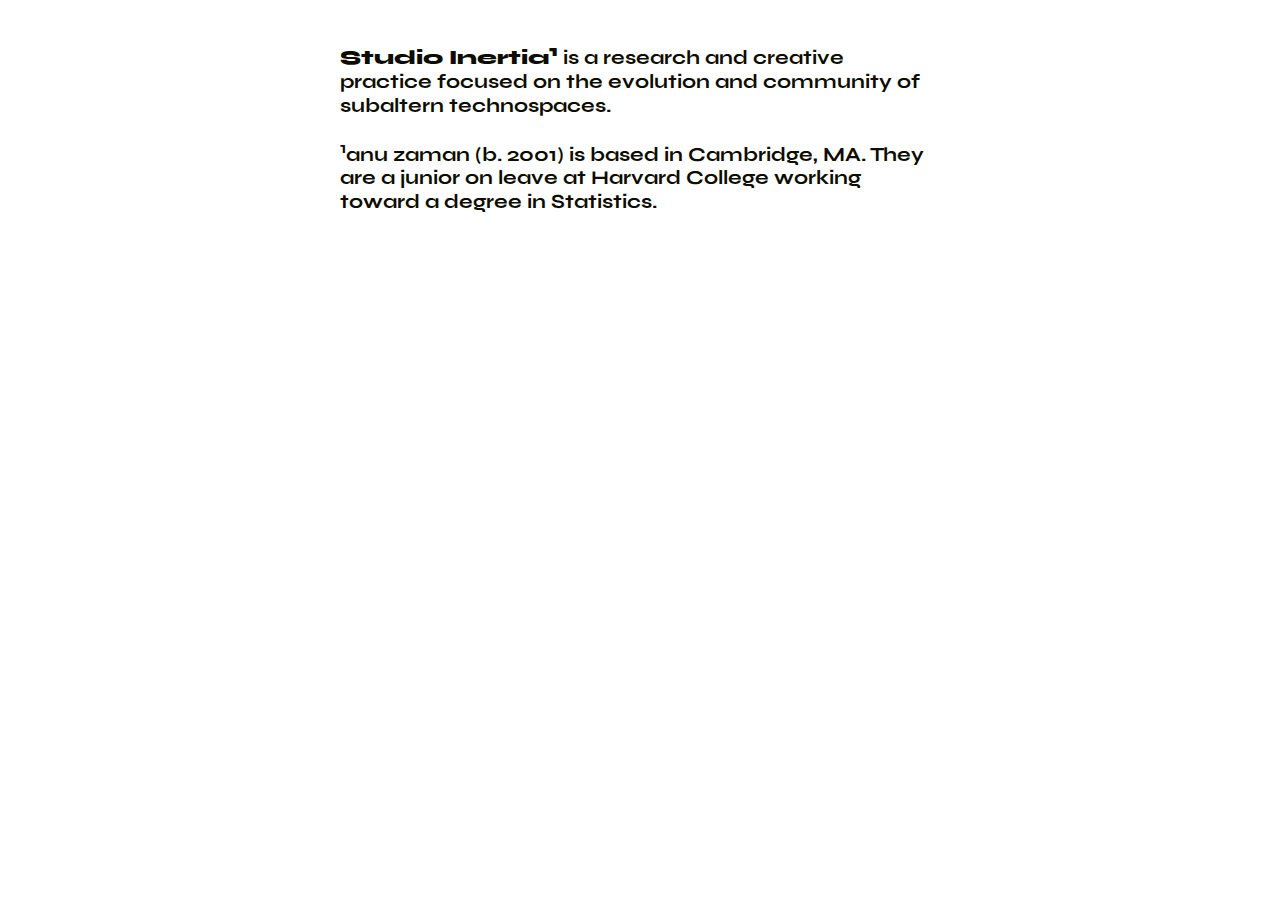
==== index.html @ 7ff646e9 "Add files via upload" ====
<!DOCTYPE html>
<html lang="en-US">
    <head>
        <meta charset="utf-8"/>
        <meta name="viewpoint" content="width=device-width" />
        <link href="styles/style.css" rel="stylesheet" />
        <link href="https://fonts.googleapis.com/css?family=Open+Sans" rel="stylesheet" />
    </head>
    <body>
        <title>studio inertia</title>
        <p><span style="font-family: syne-extra;">Studio Inertia<sup>1</sup></span> is a research and creative practice focused on the evolution and community of subaltern technospaces.
        </p>
        <p><sup>1</sup>anu zaman (b. 2001) is based in Cambridge, MA. They are a junior on leave at Harvard College working toward a degree in Statistics.</p>
        <script src="scripts/main.js"></script>
    </body>
</html>
---- styles/style.css ----
/*
body {
    font-family: 'Open Sans'e', serif;
    font-size: 12px;
}
*/

@font-face {
    font-family: 'syne-mono';
    src: url(../fonts/Syne-Mono.otf);
}

@font-face {
    font-family: 'syne-bold';
    src: url(../fonts/Syne-Bold.otf);
}

@font-face {
    font-family: 'syne-extra';
    src: url(../fonts/Syne-Extra.otf);
}

html { 
    background: url(../images/parents-summer-2022.jpeg) no-repeat center center fixed; 
    -webkit-background-size: cover;
    -moz-background-size: cover;
    -o-background-size: cover;
    background-size: cover;
 }

body {
    font-family: 'syne-bold';
    font-size:20px;
    color:#0D0C00;
    resize:auto;
    width: 600px;
    margin: 0 auto; /*TB, LR*/
    padding: 20px 20px 0 20px; /* TRBL */
}

a {
    color:#0D0C00;
    text-decoration: underline;
}

a:hover {
    color:#698C86;
}

img {
    display: block;
    margin: 0 auto;
}
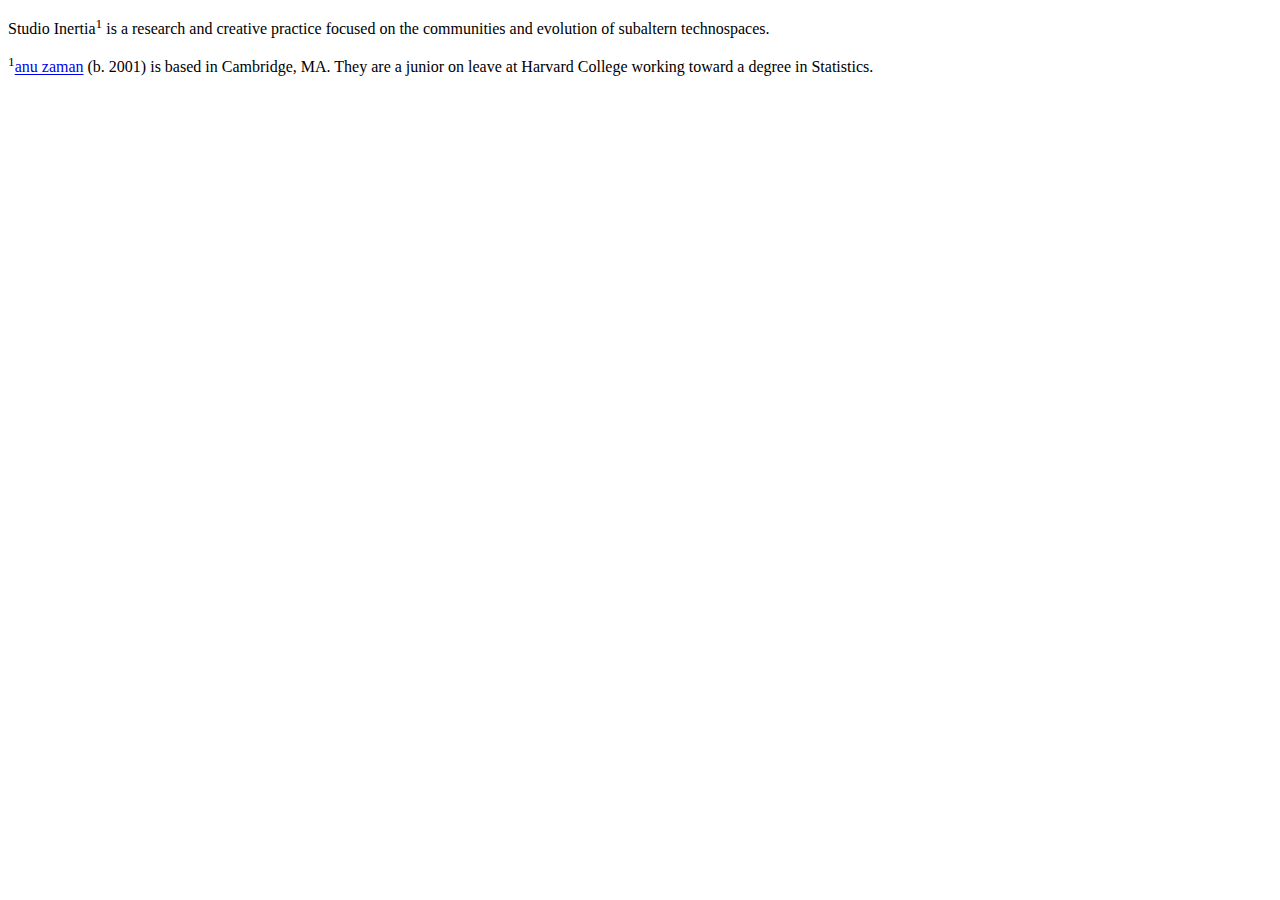
==== commit 835bc826: "First commit after making new webpage" ====
--- a/index.html
+++ b/index.html
@@ -2,15 +2,15 @@
 <html lang="en-US">
     <head>
         <meta charset="utf-8"/>
+        <meta name="author" content="anu zaman" />
+        <meta name="description" content="Studio Inertia is a research and creative practice focused on the communities and evolution of subaltern technospaces." />
         <meta name="viewpoint" content="width=device-width" />
-        <link href="styles/style.css" rel="stylesheet" />
-        <link href="https://fonts.googleapis.com/css?family=Open+Sans" rel="stylesheet" />
+        <link href="styles/index.css" rel="stylesheet" />
+        <link rel="icon" href="favicon.gif" type="image/x-icon" />
     </head>
     <body>
-        <title>studio inertia</title>
-        <p><span style="font-family: syne-extra;">Studio Inertia<sup>1</sup></span> is a research and creative practice focused on the evolution and community of subaltern technospaces.
-        </p>
-        <p><sup>1</sup>anu zaman (b. 2001) is based in Cambridge, MA. They are a junior on leave at Harvard College working toward a degree in Statistics.</p>
-        <script src="scripts/main.js"></script>
+        <title>studio inertia by anu zaman</title>
+        <p><span style="font-family: syne-extra;">Studio Inertia<sup>1</sup></span> is a research and creative practice focused on the communities and evolution of subaltern technospaces.</p>
+        <p><sup>1</sup><a href="about.html">anu zaman</a> (b. 2001) is based in Cambridge, MA. They are a junior on leave at Harvard College working toward a degree in Statistics.</p>
     </body>
-</html>+</html> 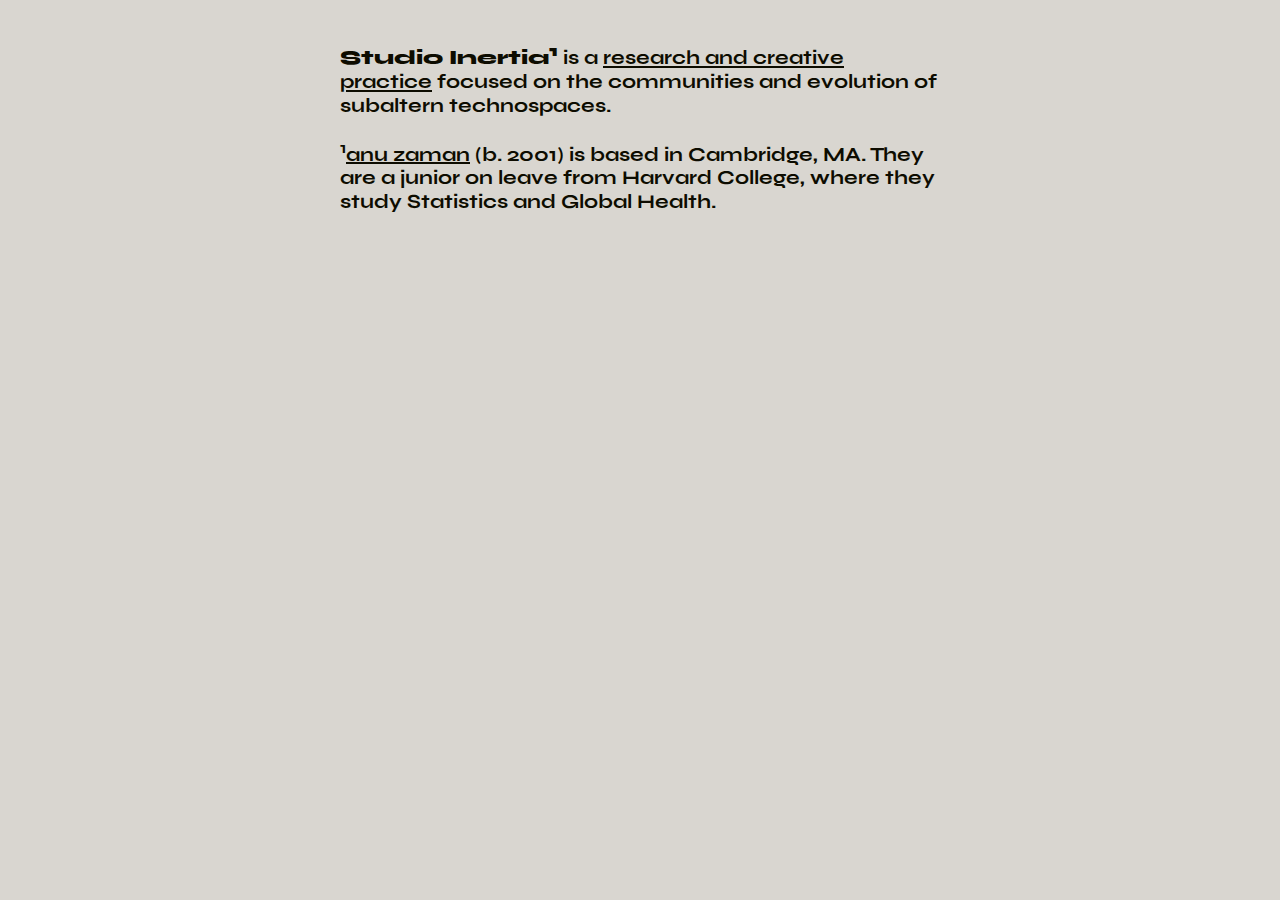
==== commit 8fa0eb22: "Add files via upload" ====
--- a/index.html
+++ b/index.html
@@ -7,10 +7,10 @@
         <meta name="viewpoint" content="width=device-width" />
         <link href="styles/index.css" rel="stylesheet" />
         <link rel="icon" href="favicon.gif" type="image/x-icon" />
+        <title>studio inertia by anu zaman</title>
     </head>
     <body>
-        <title>studio inertia by anu zaman</title>
-        <p><span style="font-family: syne-extra;">Studio Inertia<sup>1</sup></span> is a research and creative practice focused on the communities and evolution of subaltern technospaces.</p>
-        <p><sup>1</sup><a href="about.html">anu zaman</a> (b. 2001) is based in Cambridge, MA. They are a junior on leave at Harvard College working toward a degree in Statistics.</p>
+        <p><span style="font-family: syne-extra;">Studio Inertia<sup>1</sup></span> is a <a href="pages/index.html">research and creative practice</a> focused on the communities and evolution of subaltern technospaces.</p>
+        <p><sup>1</sup><a href="/pages/about.html">anu zaman</a> (b. 2001) is based in Cambridge, MA. They are a junior on leave from Harvard College, where they study Statistics and Global Health.</p>
     </body>
 </html> --- a/styles/index.css
+++ b/styles/index.css
@@ -0,0 +1,46 @@
+/* fonts */
+@font-face {
+    font-family: 'syne-mono';
+    src: url(../fonts/Syne-Mono.otf);
+}
+
+@font-face {
+    font-family: 'syne-bold';
+    src: url(../fonts/Syne-Bold.otf);
+}
+
+@font-face {
+    font-family: 'syne-extra';
+    src: url(../fonts/Syne-Extra.otf);
+}
+
+/* whole page */
+html { 
+    background: url(../images/parents-summer-2022.jpeg) no-repeat center center fixed;
+    -webkit-background-size: cover;
+    -moz-background-size: cover;
+    -o-background-size: cover;
+    background-size: cover;
+    background-color:#D9D6D0 ;
+ }
+
+ /* styles text */
+body {
+    font-family: 'syne-bold';
+    font-size:20px;
+    color:#0D0C00;
+    resize:auto;
+    width: 600px;
+    margin: 0 auto; /*TB, LR*/
+    padding: 20px 20px 0 20px; /* TRBL */
+}
+
+a {
+    color:#0D0C00;
+    text-decoration: underline;
+    text-underline-offset: 0.1em;
+}
+
+a:hover {
+    color:#BF9004;
+}
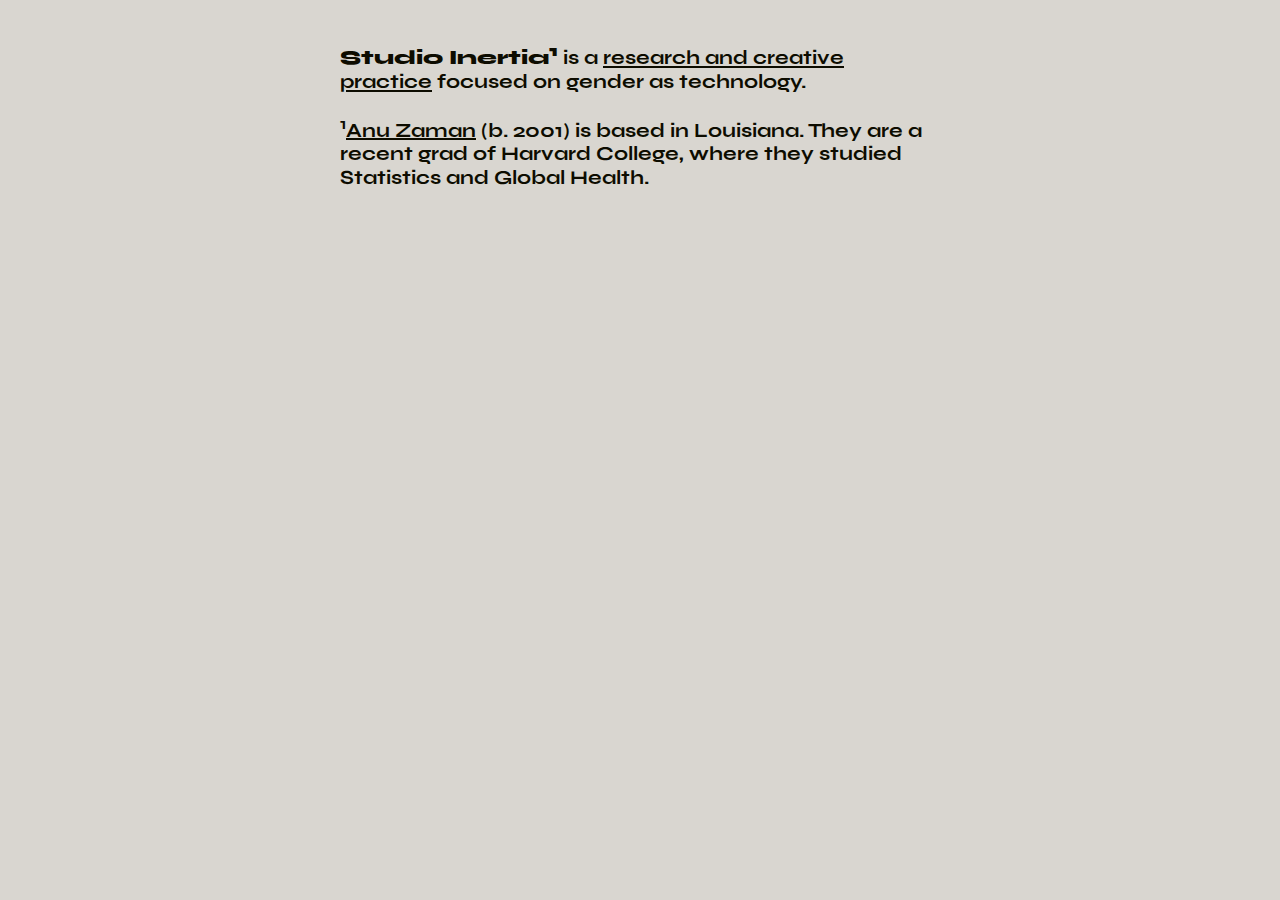
==== commit e841fca9: "Updated info" ====
--- a/index.html
+++ b/index.html
@@ -3,14 +3,14 @@
     <head>
         <meta charset="utf-8"/>
         <meta name="author" content="anu zaman" />
-        <meta name="description" content="Studio Inertia is a research and creative practice focused on the communities and evolution of subaltern technospaces." />
+        <meta name="description" content="Studio Inertia is a research and creative practice focused on gender as technology." />
         <meta name="viewpoint" content="width=device-width" />
         <link href="styles/index.css" rel="stylesheet" />
         <link rel="icon" href="favicon.gif" type="image/x-icon" />
         <title>studio inertia by anu zaman</title>
     </head>
     <body>
-        <p><span style="font-family: syne-extra;">Studio Inertia<sup>1</sup></span> is a <a href="pages/index.html">research and creative practice</a> focused on the communities and evolution of subaltern technospaces.</p>
-        <p><sup>1</sup><a href="/pages/about.html">anu zaman</a> (b. 2001) is based in Cambridge, MA. They are a junior on leave from Harvard College, where they study Statistics and Global Health.</p>
+        <p><span style="font-family: syne-extra;">Studio Inertia<sup>1</sup></span> is a <a href="pages/index.html">research and creative practice</a> focused on gender as technology.</p>
+        <p><sup>1</sup><a href="/pages/about.html">Anu Zaman</a> (b. 2001) is based in Louisiana. They are a recent grad of Harvard College, where they studied Statistics and Global Health.</p>
     </body>
-</html> +</html> 
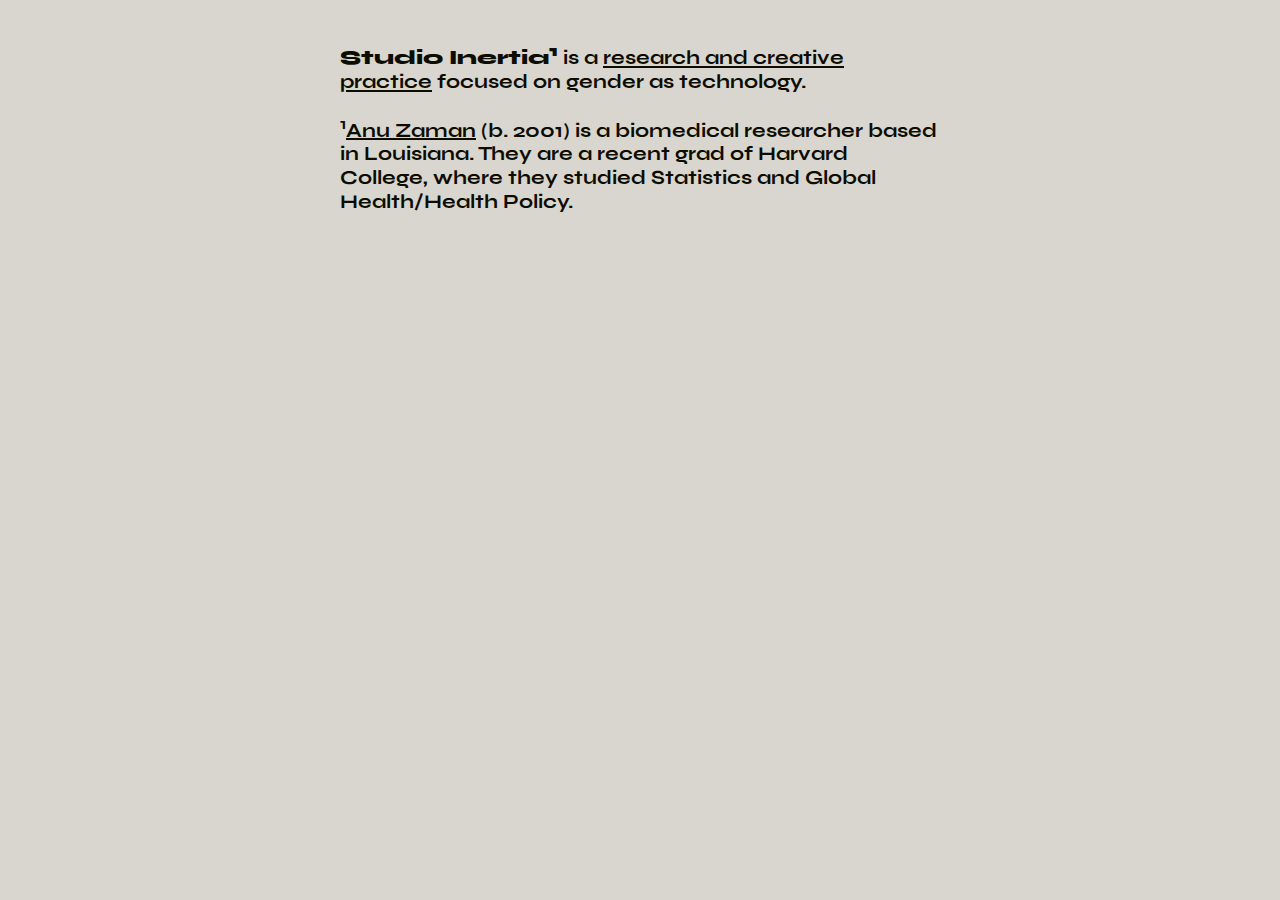
==== commit d9ec0b4d: "Updated about page" ====
--- a/index.html
+++ b/index.html
@@ -3,7 +3,7 @@
     <head>
         <meta charset="utf-8"/>
         <meta name="author" content="anu zaman" />
-        <meta name="description" content="Studio Inertia is a research and creative practice focused on gender as technology." />
+        <meta name="description" content="Studio Inertia is a research and creative practice focused on the evolution of gendered technologies." />
         <meta name="viewpoint" content="width=device-width" />
         <link href="styles/index.css" rel="stylesheet" />
         <link rel="icon" href="favicon.gif" type="image/x-icon" />
@@ -11,6 +11,6 @@
     </head>
     <body>
         <p><span style="font-family: syne-extra;">Studio Inertia<sup>1</sup></span> is a <a href="pages/index.html">research and creative practice</a> focused on gender as technology.</p>
-        <p><sup>1</sup><a href="/pages/about.html">Anu Zaman</a> (b. 2001) is based in Louisiana. They are a recent grad of Harvard College, where they studied Statistics and Global Health.</p>
+        <p><sup>1</sup><a href="/pages/about.html">Anu Zaman</a> (b. 2001) is a biomedical researcher based in Louisiana. They are a recent grad of Harvard College, where they studied Statistics and Global Health/Health Policy.</p>
     </body>
 </html> 
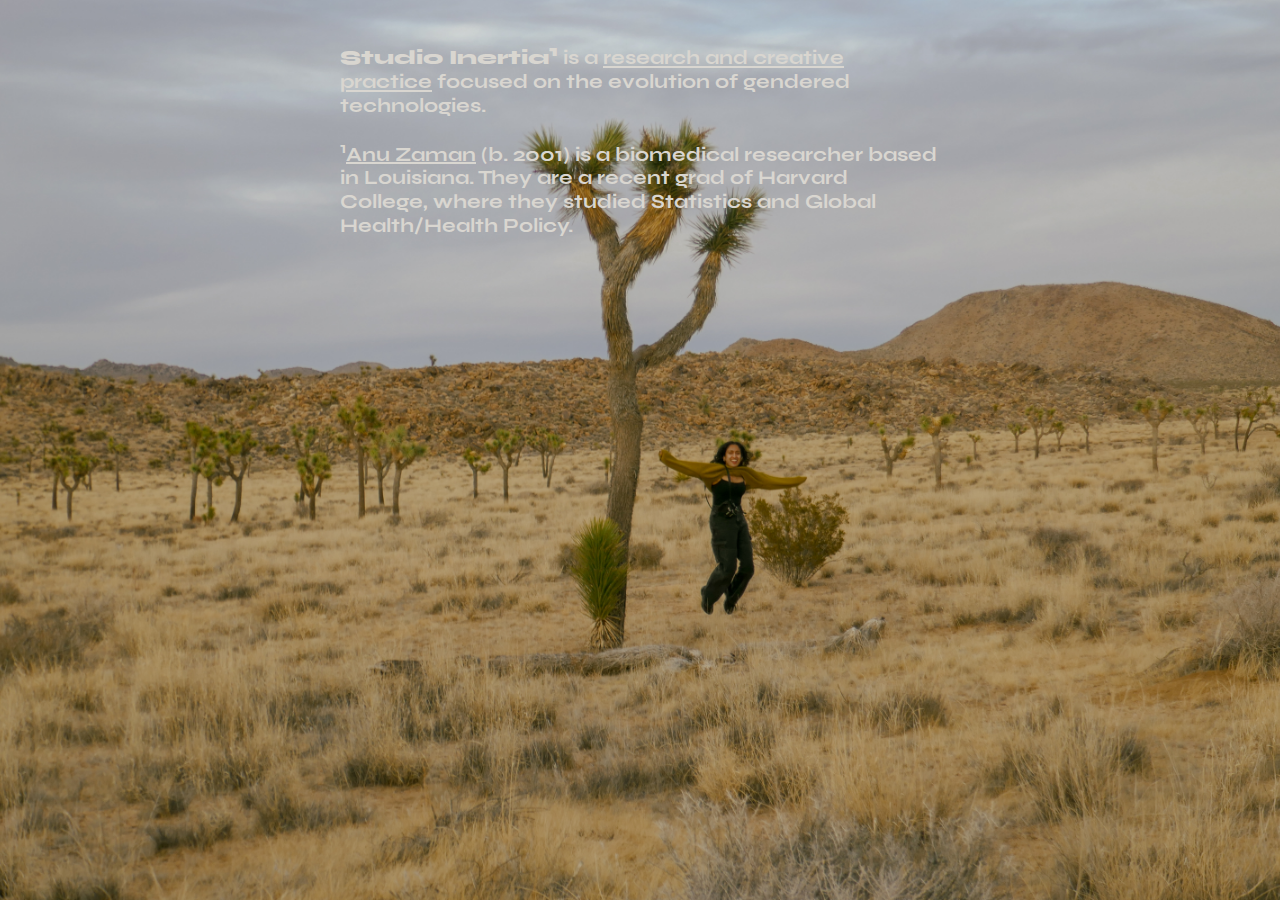
==== commit 04963d95: "Made page for ariz-cali trip." ====
--- a/index.html
+++ b/index.html
@@ -10,7 +10,7 @@
         <title>studio inertia by anu zaman</title>
     </head>
     <body>
-        <p><span style="font-family: syne-extra;">Studio Inertia<sup>1</sup></span> is a <a href="pages/index.html">research and creative practice</a> focused on gender as technology.</p>
+        <p><span style="font-family: syne-extra;">Studio Inertia<sup>1</sup></span> is a <a href="pages/index.html">research and creative practice</a> focused on the evolution of gendered technologies.</p>
         <p><sup>1</sup><a href="/pages/about.html">Anu Zaman</a> (b. 2001) is a biomedical researcher based in Louisiana. They are a recent grad of Harvard College, where they studied Statistics and Global Health/Health Policy.</p>
     </body>
 </html> 
--- a/styles/index.css
+++ b/styles/index.css
@@ -16,7 +16,7 @@
 
 /* whole page */
 html { 
-    background: url(../images/parents-summer-2022.jpeg) no-repeat center center fixed;
+    background: url(../images/me2.jpg) no-repeat center center fixed;
     -webkit-background-size: cover;
     -moz-background-size: cover;
     -o-background-size: cover;
@@ -28,7 +28,7 @@
 body {
     font-family: 'syne-bold';
     font-size:20px;
-    color:#0D0C00;
+    color:#D9D6D0 ;
     resize:auto;
     width: 600px;
     margin: 0 auto; /*TB, LR*/
@@ -36,7 +36,7 @@
 }
 
 a {
-    color:#0D0C00;
+    color:#D9D6D0;
     text-decoration: underline;
     text-underline-offset: 0.1em;
 }
